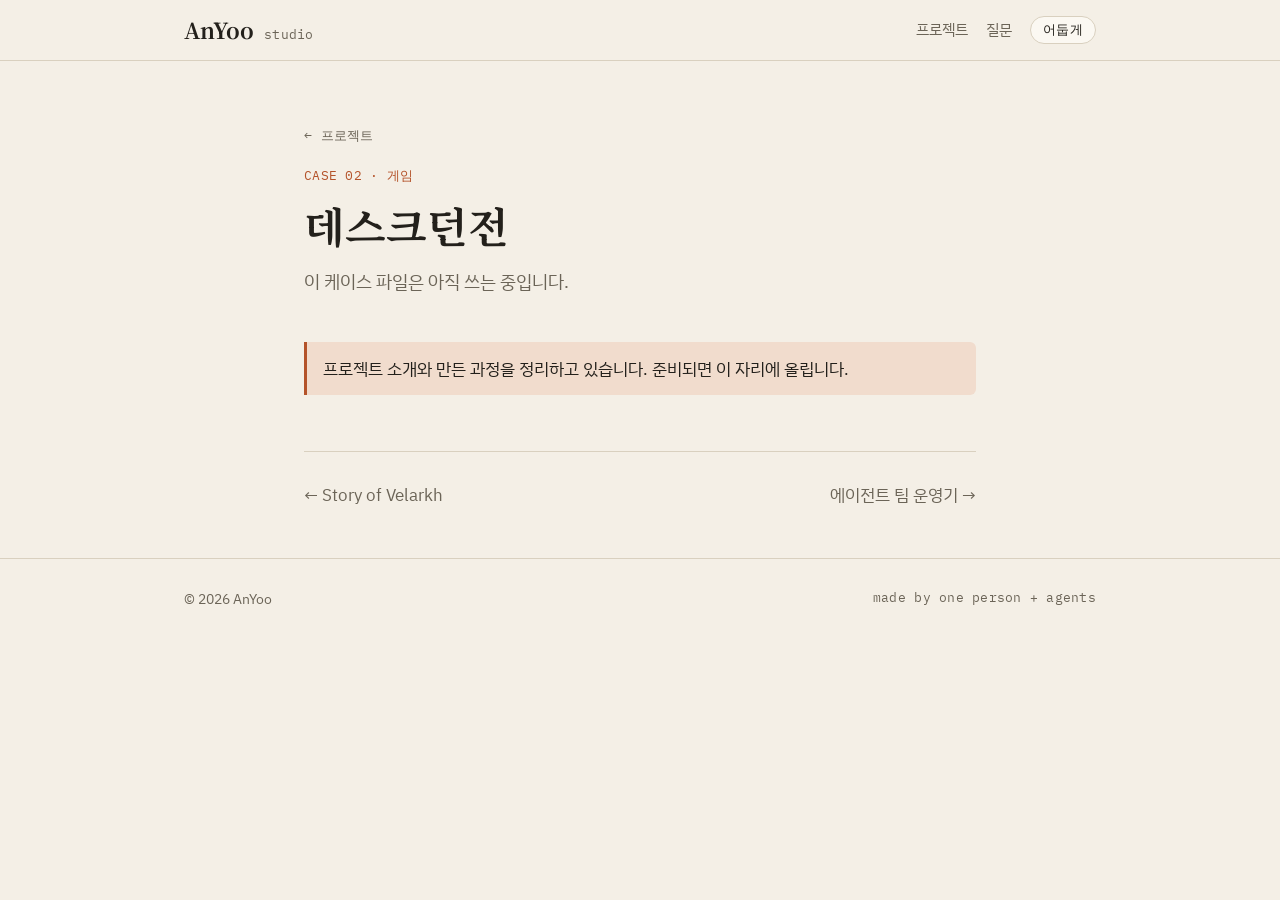
==== projects/desk-dungeon.html @ 7da50942 "feat: AnYoo studio portfolio site (intro, 3 case files, FAQ) Co-Authored-By: Claude Opus 5.5 <norepl" ====
<!doctype html>
<html lang="ko">
<head>
  <meta charset="utf-8">
  <meta name="viewport" content="width=device-width, initial-scale=1">
  <title>데스크던전 케이스</title>
  <meta name="description" content="데스크던전 소개를 준비하고 있습니다.">
  <link rel="preconnect" href="https://fonts.googleapis.com">
  <link rel="preconnect" href="https://fonts.gstatic.com" crossorigin>
  <link href="https://fonts.googleapis.com/css2?family=IBM+Plex+Mono:wght@400;500&family=IBM+Plex+Sans+KR:wght@400;500;600&family=Noto+Serif+KR:wght@600;700&display=swap" rel="stylesheet">
  <link rel="stylesheet" href="../assets/style.css">
  <script src="../assets/theme.js"></script>
</head>
<body>
  <header class="site-head">
    <div class="wrap">
      <a class="brand" href="../">AnYoo <small class="mono">studio</small></a>
      <nav class="site-nav">
        <a href="../#projects">프로젝트</a>
        <a class="hide-sm" href="../#faq">질문</a>
        <button class="theme-btn mono" type="button">어둡게</button>
      </nav>
    </div>
  </header>

  <main class="wrap narrow case">
    <div class="case-head">
      <a class="back mono" href="../#projects">← 프로젝트</a>
      <p class="mono" style="color:var(--accent);margin:16px 0 0">CASE 02 · 게임</p>
      <h1>데스크던전</h1>
      <p class="lede">이 케이스 파일은 아직 쓰는 중입니다.</p>
    </div>

    <div class="note">
      <p>프로젝트 소개와 만든 과정을 정리하고 있습니다. 준비되면 이 자리에 올립니다.</p>
    </div>

    <div class="next-case">
      <a class="back" href="velarkh.html">← Story of Velarkh</a>
      <a class="back" href="paperclip.html">에이전트 팀 운영기 →</a>
    </div>
  </main>

  <footer class="site-foot">
    <div class="wrap">
      <span>© 2026 AnYoo</span>
      <span class="mono">made by one person + agents</span>
    </div>
  </footer>
</body>
</html>
---- assets/style.css ----
/* AnYoo — 작업대 노트 같은 화면. 빌드 도구 없이 그대로 배포한다. */
:root {
  --bg: #f4efe6;
  --surface: #fbf8f2;
  --ink: #23201b;
  --muted: #6b6457;
  --line: #d9d0bf;
  --accent: #b4532a;
  --accent-soft: #f1dccd;
  --tag: #e8e0d0;
  --shadow: 0 1px 0 rgba(35, 32, 27, 0.06);
  color-scheme: light;
}

@media (prefers-color-scheme: dark) {
  :root:not([data-theme="light"]) {
    --bg: #17161a;
    --surface: #201f24;
    --ink: #ece7dd;
    --muted: #a39d92;
    --line: #34323a;
    --accent: #e48a5c;
    --accent-soft: #3a2a22;
    --tag: #2b2930;
    --shadow: none;
    color-scheme: dark;
  }
}

:root[data-theme="dark"] {
  --bg: #17161a;
  --surface: #201f24;
  --ink: #ece7dd;
  --muted: #a39d92;
  --line: #34323a;
  --accent: #e48a5c;
  --accent-soft: #3a2a22;
  --tag: #2b2930;
  --shadow: none;
  color-scheme: dark;
}

* { box-sizing: border-box; }

html { -webkit-text-size-adjust: 100%; }

body {
  margin: 0;
  background: var(--bg);
  color: var(--ink);
  font-family: "IBM Plex Sans KR", "Apple SD Gothic Neo", "Malgun Gothic", sans-serif;
  font-size: 17px;
  line-height: 1.75;
  word-break: keep-all;
  overflow-wrap: break-word;
}

a { color: var(--accent); text-underline-offset: 3px; }
a:hover { text-decoration-thickness: 2px; }

.wrap { max-width: 960px; margin: 0 auto; padding: 0 24px; }
.narrow { max-width: 720px; }

.mono {
  font-family: "IBM Plex Mono", ui-monospace, Consolas, monospace;
  font-size: 13px;
  letter-spacing: 0.02em;
}

/* 머리 */
.site-head {
  border-bottom: 1px solid var(--line);
  background: var(--bg);
  position: sticky;
  top: 0;
  z-index: 10;
}
.site-head .wrap {
  display: flex;
  align-items: center;
  justify-content: space-between;
  gap: 16px;
  height: 60px;
}
.brand {
  display: flex;
  align-items: baseline;
  gap: 10px;
  color: var(--ink);
  text-decoration: none;
  font-family: "Noto Serif KR", serif;
  font-weight: 700;
  font-size: 22px;
}
.brand small { color: var(--muted); font-weight: 400; }
.site-nav { display: flex; align-items: center; gap: 18px; }
.site-nav a { color: var(--muted); text-decoration: none; font-size: 15px; }
.site-nav a:hover { color: var(--ink); }
.theme-btn {
  border: 1px solid var(--line);
  background: var(--surface);
  color: var(--ink);
  border-radius: 999px;
  padding: 4px 12px;
  cursor: pointer;
}

/* 첫 화면 */
.hero { padding: 72px 0 48px; }
.hero h1 {
  font-family: "Noto Serif KR", serif;
  font-size: clamp(30px, 5.4vw, 52px);
  line-height: 1.3;
  margin: 12px 0 20px;
  letter-spacing: -0.01em;
}
.hero h1 em { font-style: normal; color: var(--accent); }
.hero p { color: var(--muted); max-width: 620px; margin: 0; }
.stamp {
  display: inline-block;
  border: 1px solid var(--accent);
  color: var(--accent);
  padding: 2px 10px;
  border-radius: 4px;
}

section { padding: 40px 0; scroll-margin-top: 60px; }
.section-title {
  display: flex;
  align-items: baseline;
  justify-content: space-between;
  gap: 12px;
  border-bottom: 1px solid var(--line);
  padding-bottom: 10px;
  margin-bottom: 24px;
}
.section-title h2 {
  font-family: "Noto Serif KR", serif;
  font-size: 24px;
  margin: 0;
}
.section-title span { color: var(--muted); }

/* 프로젝트 카드 */
.cards { display: grid; gap: 20px; grid-template-columns: repeat(3, 1fr); }
.card {
  display: flex;
  flex-direction: column;
  background: var(--surface);
  border: 1px solid var(--line);
  border-radius: 10px;
  overflow: hidden;
  box-shadow: var(--shadow);
  color: inherit;
  text-decoration: none;
  transition: transform 0.15s ease, border-color 0.15s ease;
}
.card:hover { transform: translateY(-2px); border-color: var(--accent); }
.card-art {
  aspect-ratio: 16 / 9;
  display: grid;
  place-items: center;
  border-bottom: 1px solid var(--line);
  color: var(--muted);
  background:
    repeating-linear-gradient(45deg, transparent 0 10px, var(--tag) 10px 11px),
    var(--surface);
}
.card-art.velarkh { background: linear-gradient(160deg, #2b3a2c, #4d3a24 60%, #c08a4a); color: #f6e7c8; }
.card-art.paperclip { background: linear-gradient(160deg, #1e2a3a, #31445c); color: #d7e4f4; }
.card-art .glyph { font-family: "IBM Plex Mono", monospace; font-size: 15px; text-align: center; line-height: 1.5; }
.card-body { padding: 18px 20px 20px; display: flex; flex-direction: column; gap: 8px; flex: 1; }
.card-body h3 { margin: 0; font-size: 19px; }
.card-body p { margin: 0; color: var(--muted); font-size: 15px; line-height: 1.65; }
.card-foot { margin-top: auto; padding-top: 10px; display: flex; flex-wrap: wrap; gap: 6px; }
.tag { background: var(--tag); color: var(--muted); border-radius: 4px; padding: 1px 8px; }
.tag.live { background: var(--accent-soft); color: var(--accent); }

/* 작업 방식 */
.steps { display: grid; grid-template-columns: repeat(4, 1fr); gap: 16px; counter-reset: step; padding: 0; margin: 0; list-style: none; }
.steps li { border-top: 2px solid var(--ink); padding-top: 12px; counter-increment: step; }
.steps li::before { content: "0" counter(step); font-family: "IBM Plex Mono", monospace; color: var(--accent); font-size: 13px; }
.steps strong { display: block; margin: 4px 0; }
.steps p { margin: 0; color: var(--muted); font-size: 15px; line-height: 1.6; }

/* 질문 */
details {
  border-bottom: 1px solid var(--line);
  padding: 14px 0;
}
summary { cursor: pointer; font-weight: 600; list-style: none; display: flex; justify-content: space-between; gap: 12px; }
summary::-webkit-details-marker { display: none; }
summary::after { content: "+"; font-family: "IBM Plex Mono", monospace; color: var(--accent); }
details[open] summary::after { content: "−"; }
details p { color: var(--muted); margin: 10px 0 0; }

/* 케이스 파일 */
.case-head { padding: 56px 0 24px; }
.case-head h1 { font-family: "Noto Serif KR", serif; font-size: clamp(28px, 4.6vw, 42px); line-height: 1.3; margin: 10px 0 14px; }
.case-head .lede { color: var(--muted); font-size: 18px; margin: 0; }
.facts {
  display: grid;
  grid-template-columns: repeat(auto-fit, minmax(150px, 1fr));
  gap: 1px;
  background: var(--line);
  border: 1px solid var(--line);
  border-radius: 8px;
  overflow: hidden;
  margin: 28px 0 8px;
}
.facts div { background: var(--surface); padding: 12px 14px; }
.facts dt { color: var(--muted); }
.facts dd { margin: 2px 0 0; font-weight: 600; }

.case h2 { font-family: "Noto Serif KR", serif; font-size: 22px; margin: 44px 0 12px; }
.case h3 { font-size: 17px; margin: 28px 0 6px; }
.case p, .case li { color: var(--ink); }
.case ul { padding-left: 20px; }
.case table { width: 100%; border-collapse: collapse; font-size: 15px; margin: 12px 0; }
.case th, .case td { text-align: left; border-bottom: 1px solid var(--line); padding: 8px 10px 8px 0; vertical-align: top; }
.case th { color: var(--muted); font-weight: 500; }
.table-scroll { overflow-x: auto; }

.note {
  background: var(--accent-soft);
  border-left: 3px solid var(--accent);
  padding: 12px 16px;
  border-radius: 0 6px 6px 0;
  margin: 20px 0;
}
.note p { margin: 0; }

.shots { display: grid; grid-template-columns: repeat(3, 1fr); gap: 12px; margin: 16px 0; }
.shot {
  aspect-ratio: 16 / 9;
  border: 1px dashed var(--line);
  border-radius: 6px;
  display: grid;
  place-items: center;
  color: var(--muted);
  text-align: center;
  padding: 8px;
  background: var(--surface);
}
.shot img { width: 100%; height: 100%; object-fit: cover; image-rendering: pixelated; border-radius: 6px; }

.incident { border: 1px solid var(--line); background: var(--surface); border-radius: 8px; padding: 16px 18px; margin: 14px 0; }
.incident h3 { margin: 0 0 6px; }
.incident p { margin: 6px 0 0; font-size: 15px; }
.incident .label { color: var(--accent); }

.back { display: inline-block; margin-top: 8px; color: var(--muted); text-decoration: none; }
.back:hover { color: var(--ink); }

.next-case { display: flex; justify-content: space-between; gap: 16px; border-top: 1px solid var(--line); margin-top: 56px; padding-top: 20px; }

/* 꼬리 */
.site-foot { border-top: 1px solid var(--line); margin-top: 48px; padding: 28px 0 40px; color: var(--muted); font-size: 14px; }
.site-foot .wrap { display: flex; justify-content: space-between; gap: 12px; flex-wrap: wrap; }

@media (max-width: 860px) {
  .cards { grid-template-columns: 1fr 1fr; }
  .steps { grid-template-columns: 1fr 1fr; }
}

@media (max-width: 600px) {
  body { font-size: 16px; }
  .wrap { padding: 0 16px; }
  .site-nav a.hide-sm { display: none; }
  .brand small { display: none; }
  .hero { padding: 44px 0 28px; }
  .cards, .steps, .shots { grid-template-columns: 1fr; }
  section { padding: 28px 0; }
}

@media (prefers-reduced-motion: reduce) {
  .card { transition: none; }
}
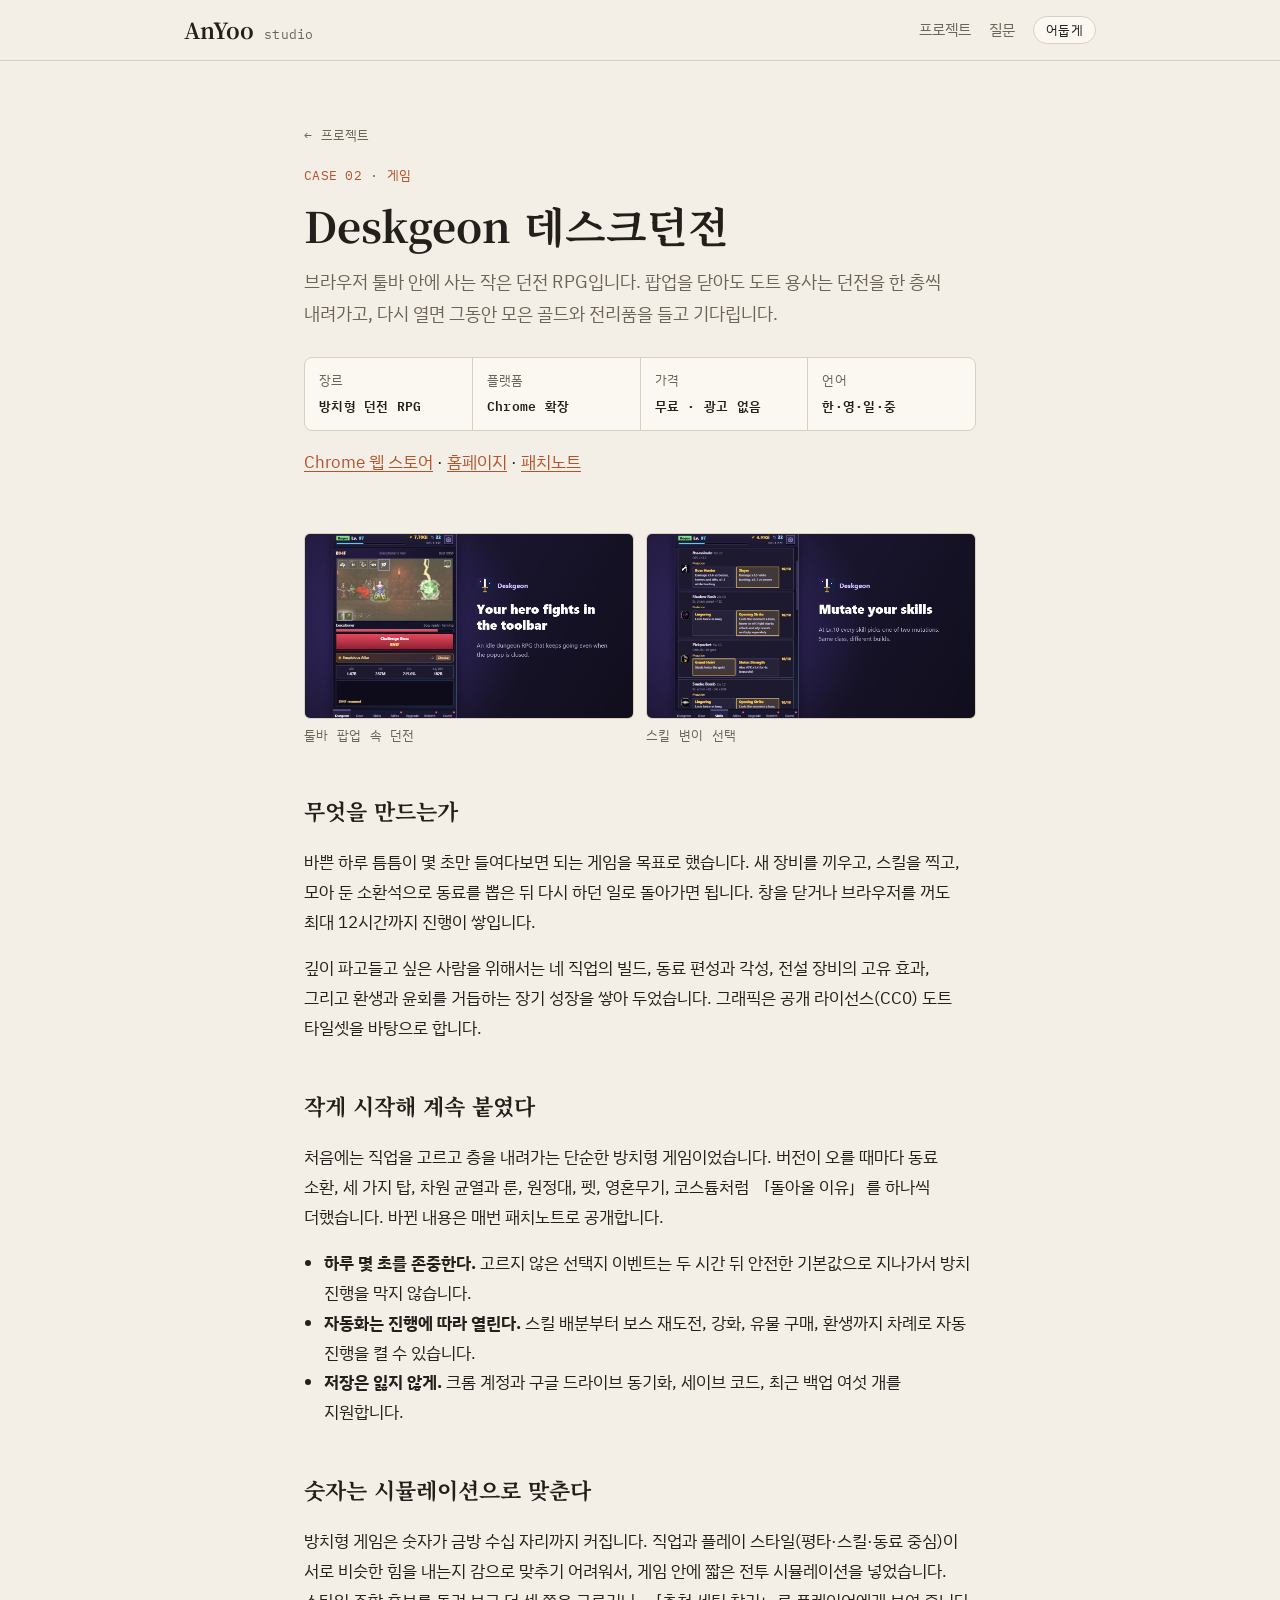
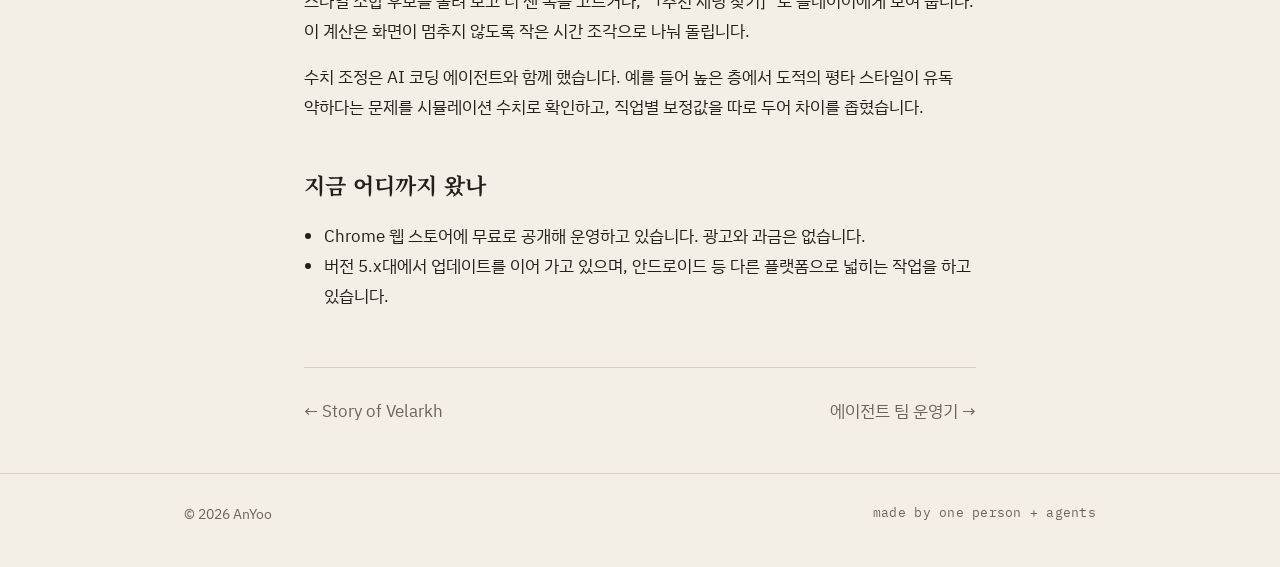
==== commit dcca3b99: "feat: Deskgeon case file and approved screenshots - Deskgeon card/page from the public README and st" ====
--- a/projects/desk-dungeon.html
+++ b/projects/desk-dungeon.html
@@ -3,8 +3,8 @@
 <head>
   <meta charset="utf-8">
   <meta name="viewport" content="width=device-width, initial-scale=1">
-  <title>데스크던전 케이스</title>
-  <meta name="description" content="데스크던전 소개를 준비하고 있습니다.">
+  <title>Deskgeon 케이스</title>
+  <meta name="description" content="브라우저 툴바에 사는 방치형 던전 RPG Deskgeon(데스크던전)을 만든 과정.">
   <link rel="preconnect" href="https://fonts.googleapis.com">
   <link rel="preconnect" href="https://fonts.gstatic.com" crossorigin>
   <link href="https://fonts.googleapis.com/css2?family=IBM+Plex+Mono:wght@400;500&family=IBM+Plex+Sans+KR:wght@400;500;600&family=Noto+Serif+KR:wght@600;700&display=swap" rel="stylesheet">
@@ -27,13 +27,47 @@
     <div class="case-head">
       <a class="back mono" href="../#projects">← 프로젝트</a>
       <p class="mono" style="color:var(--accent);margin:16px 0 0">CASE 02 · 게임</p>
-      <h1>데스크던전</h1>
-      <p class="lede">이 케이스 파일은 아직 쓰는 중입니다.</p>
+      <h1>Deskgeon 데스크던전</h1>
+      <p class="lede">브라우저 툴바 안에 사는 작은 던전 RPG입니다. 팝업을 닫아도 도트 용사는 던전을 한 층씩 내려가고, 다시 열면 그동안 모은 골드와 전리품을 들고 기다립니다.</p>
+      <dl class="facts mono">
+        <div><dt>장르</dt><dd>방치형 던전 RPG</dd></div>
+        <div><dt>플랫폼</dt><dd>Chrome 확장</dd></div>
+        <div><dt>가격</dt><dd>무료 · 광고 없음</dd></div>
+        <div><dt>언어</dt><dd>한·영·일·중</dd></div>
+      </dl>
+      <p style="margin-top:16px">
+        <a href="https://chromewebstore.google.com/detail/deskgeon-idle-dungeon-rpg/adaoggopidkbankjinlalfnjlgncanpk">Chrome 웹 스토어</a> ·
+        <a href="https://an-yoo.github.io/Deskgeon/">홈페이지</a> ·
+        <a href="https://an-yoo.github.io/Deskgeon/patch-notes.html">패치노트</a>
+      </p>
     </div>
 
-    <div class="note">
-      <p>프로젝트 소개와 만든 과정을 정리하고 있습니다. 준비되면 이 자리에 올립니다.</p>
+    <div class="shots two">
+      <figure class="shot"><img src="../assets/img/deskgeon-dungeon.jpg" alt="Deskgeon 팝업. 도적 용사가 보스 앞에서 싸우는 던전 화면" loading="lazy"><figcaption class="mono">툴바 팝업 속 던전</figcaption></figure>
+      <figure class="shot"><img src="../assets/img/deskgeon-skills.jpg" alt="Deskgeon 스킬 화면. 스킬마다 두 가지 변이 중 하나를 고르는 카드" loading="lazy"><figcaption class="mono">스킬 변이 선택</figcaption></figure>
     </div>
+
+    <h2>무엇을 만드는가</h2>
+    <p>바쁜 하루 틈틈이 몇 초만 들여다보면 되는 게임을 목표로 했습니다. 새 장비를 끼우고, 스킬을 찍고, 모아 둔 소환석으로 동료를 뽑은 뒤 다시 하던 일로 돌아가면 됩니다. 창을 닫거나 브라우저를 꺼도 최대 12시간까지 진행이 쌓입니다.</p>
+    <p>깊이 파고들고 싶은 사람을 위해서는 네 직업의 빌드, 동료 편성과 각성, 전설 장비의 고유 효과, 그리고 환생과 윤회를 거듭하는 장기 성장을 쌓아 두었습니다. 그래픽은 공개 라이선스(CC0) 도트 타일셋을 바탕으로 합니다.</p>
+
+    <h2>작게 시작해 계속 붙였다</h2>
+    <p>처음에는 직업을 고르고 층을 내려가는 단순한 방치형 게임이었습니다. 버전이 오를 때마다 동료 소환, 세 가지 탑, 차원 균열과 룬, 원정대, 펫, 영혼무기, 코스튬처럼 「돌아올 이유」를 하나씩 더했습니다. 바뀐 내용은 매번 패치노트로 공개합니다.</p>
+    <ul>
+      <li><strong>하루 몇 초를 존중한다.</strong> 고르지 않은 선택지 이벤트는 두 시간 뒤 안전한 기본값으로 지나가서 방치 진행을 막지 않습니다.</li>
+      <li><strong>자동화는 진행에 따라 열린다.</strong> 스킬 배분부터 보스 재도전, 강화, 유물 구매, 환생까지 차례로 자동 진행을 켤 수 있습니다.</li>
+      <li><strong>저장은 잃지 않게.</strong> 크롬 계정과 구글 드라이브 동기화, 세이브 코드, 최근 백업 여섯 개를 지원합니다.</li>
+    </ul>
+
+    <h2>숫자는 시뮬레이션으로 맞춘다</h2>
+    <p>방치형 게임은 숫자가 금방 수십 자리까지 커집니다. 직업과 플레이 스타일(평타·스킬·동료 중심)이 서로 비슷한 힘을 내는지 감으로 맞추기 어려워서, 게임 안에 짧은 전투 시뮬레이션을 넣었습니다. 스타일 조합 후보를 돌려 보고 더 센 쪽을 고르거나, 「추천 세팅 찾기」로 플레이어에게 보여 줍니다. 이 계산은 화면이 멈추지 않도록 작은 시간 조각으로 나눠 돌립니다.</p>
+    <p>수치 조정은 AI 코딩 에이전트와 함께 했습니다. 예를 들어 높은 층에서 도적의 평타 스타일이 유독 약하다는 문제를 시뮬레이션 수치로 확인하고, 직업별 보정값을 따로 두어 차이를 좁혔습니다.</p>
+
+    <h2>지금 어디까지 왔나</h2>
+    <ul>
+      <li>Chrome 웹 스토어에 무료로 공개해 운영하고 있습니다. 광고와 과금은 없습니다.</li>
+      <li>버전 5.x대에서 업데이트를 이어 가고 있으며, 안드로이드 등 다른 플랫폼으로 넓히는 작업을 하고 있습니다.</li>
+    </ul>
 
     <div class="next-case">
       <a class="back" href="velarkh.html">← Story of Velarkh</a>
--- a/assets/style.css
+++ b/assets/style.css
@@ -62,7 +62,7 @@
 .narrow { max-width: 720px; }
 
 .mono {
-  font-family: "IBM Plex Mono", ui-monospace, Consolas, monospace;
+  font-family: "IBM Plex Mono", "IBM Plex Sans KR", "Malgun Gothic", ui-monospace, monospace;
   font-size: 13px;
   letter-spacing: 0.02em;
 }
@@ -231,18 +231,20 @@
 .note p { margin: 0; }
 
 .shots { display: grid; grid-template-columns: repeat(3, 1fr); gap: 12px; margin: 16px 0; }
-.shot {
+.shot { margin: 0; }
+.shot img {
+  display: block;
+  width: 100%;
   aspect-ratio: 16 / 9;
-  border: 1px dashed var(--line);
+  object-fit: cover;
+  border: 1px solid var(--line);
   border-radius: 6px;
-  display: grid;
-  place-items: center;
-  color: var(--muted);
-  text-align: center;
-  padding: 8px;
   background: var(--surface);
 }
-.shot img { width: 100%; height: 100%; object-fit: cover; image-rendering: pixelated; border-radius: 6px; }
+.shot figcaption { color: var(--muted); margin-top: 6px; }
+.shots.two { grid-template-columns: repeat(2, 1fr); }
+.card-art img { width: 100%; height: 100%; object-fit: cover; display: block; }
+.card-art.has-img { background: #1d1b26; }
 
 .incident { border: 1px solid var(--line); background: var(--surface); border-radius: 8px; padding: 16px 18px; margin: 14px 0; }
 .incident h3 { margin: 0 0 6px; }
@@ -269,7 +271,7 @@
   .site-nav a.hide-sm { display: none; }
   .brand small { display: none; }
   .hero { padding: 44px 0 28px; }
-  .cards, .steps, .shots { grid-template-columns: 1fr; }
+  .cards, .steps, .shots, .shots.two { grid-template-columns: 1fr; }
   section { padding: 28px 0; }
 }
 
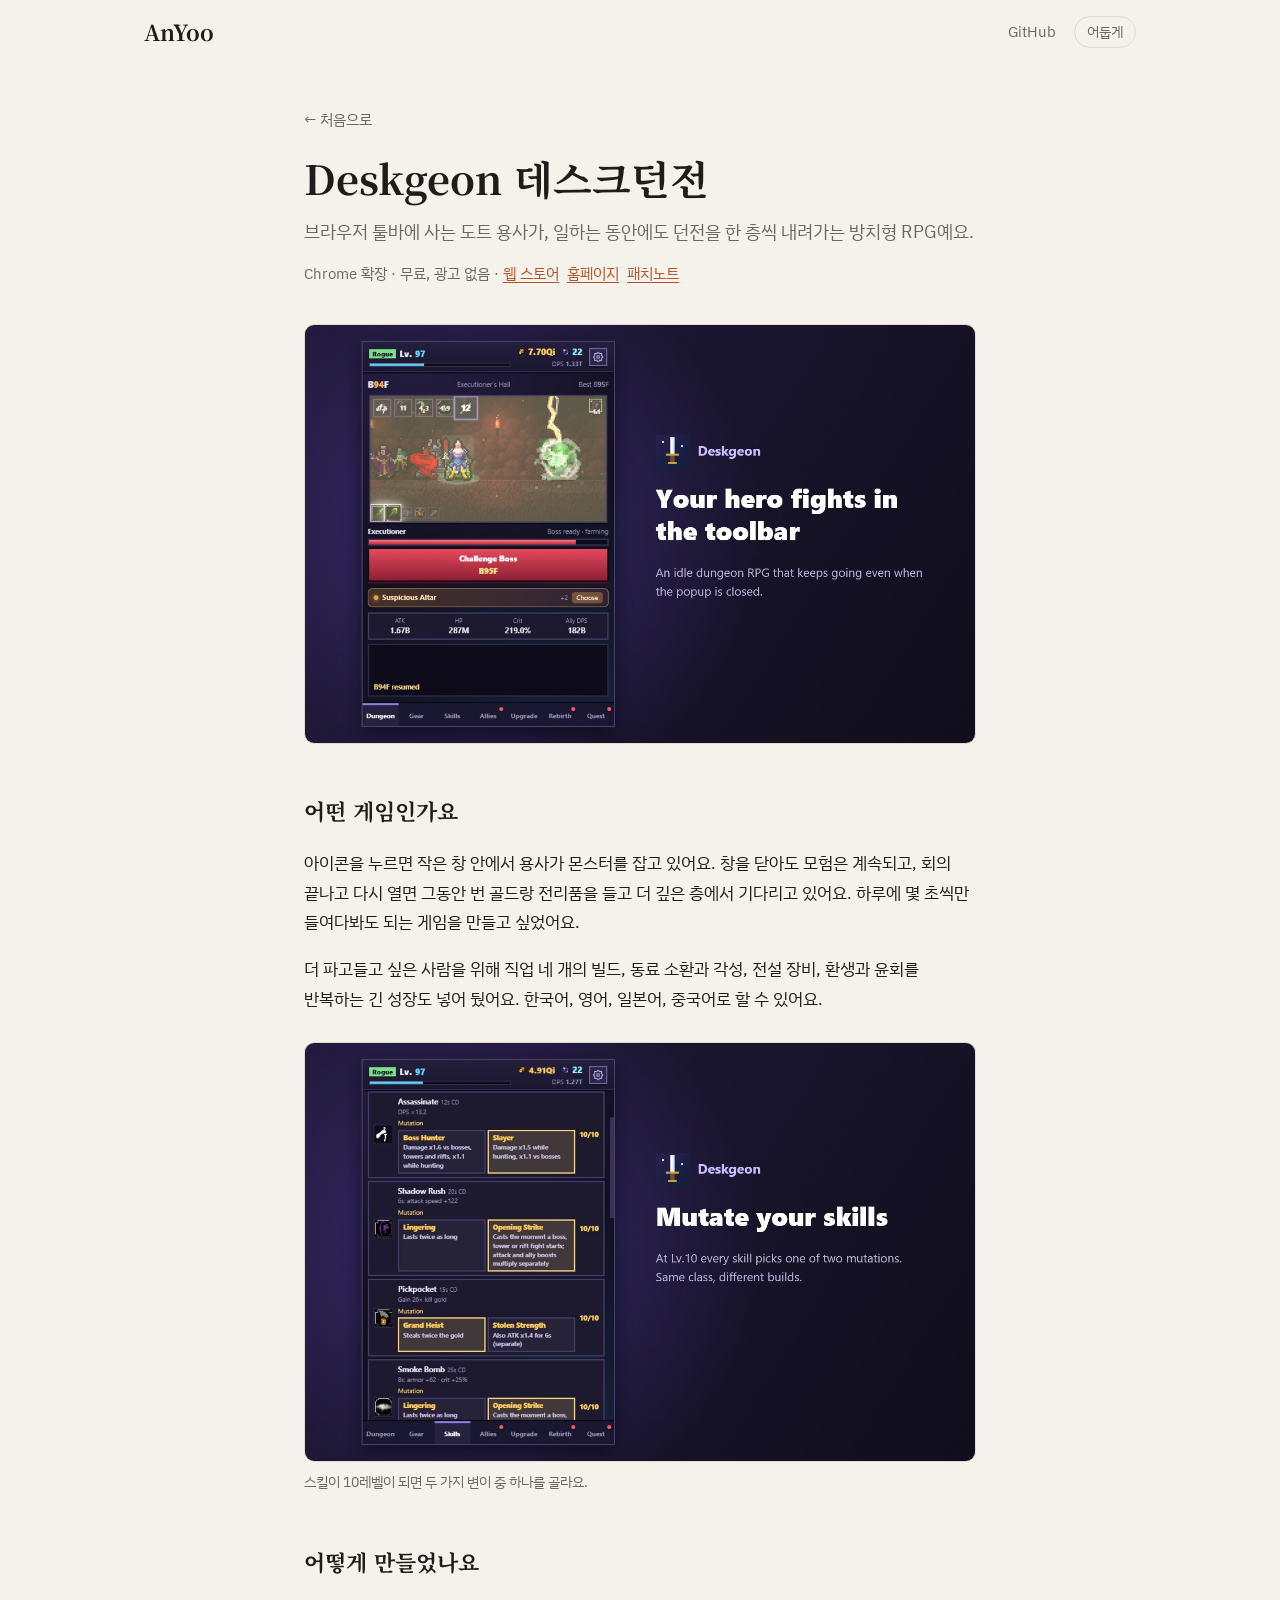
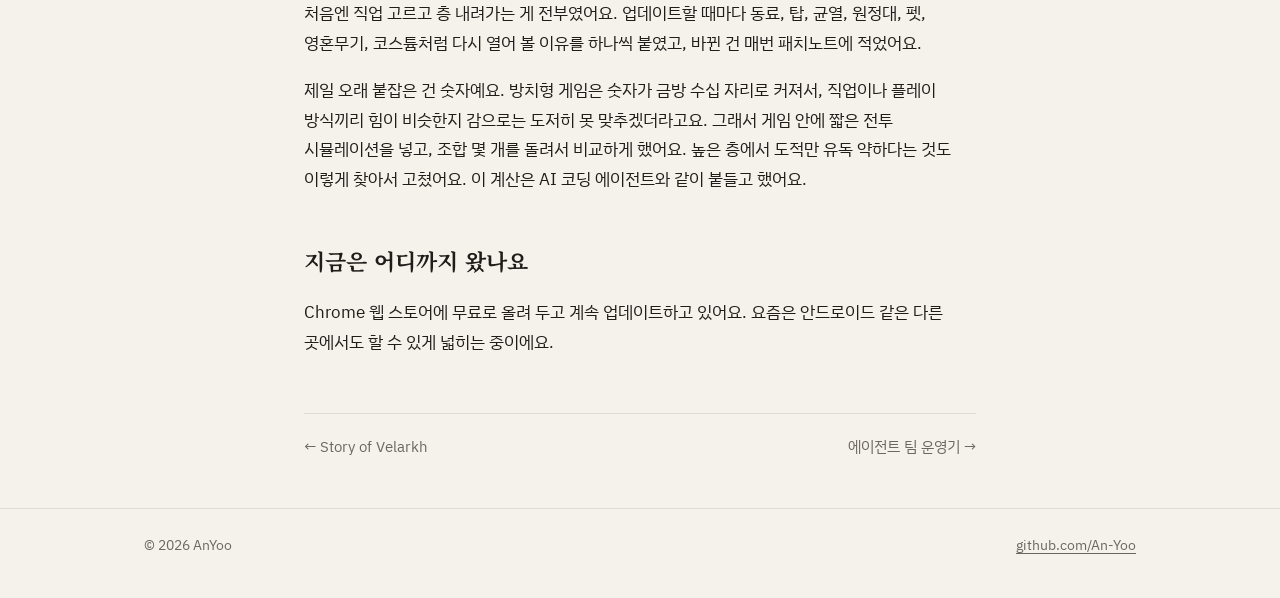
==== commit 31bfd1fa: "refine: drop FAQ and case labels, larger previews, plainer voice Co-Authored-By: Claude Opus 5.5 <no" ====
--- a/projects/desk-dungeon.html
+++ b/projects/desk-dungeon.html
@@ -3,71 +3,56 @@
 <head>
   <meta charset="utf-8">
   <meta name="viewport" content="width=device-width, initial-scale=1">
-  <title>Deskgeon 케이스</title>
-  <meta name="description" content="브라우저 툴바에 사는 방치형 던전 RPG Deskgeon(데스크던전)을 만든 과정.">
+  <title>Deskgeon 데스크던전</title>
+  <meta name="description" content="브라우저 툴바에 사는 방치형 던전 RPG, Deskgeon을 만든 과정.">
   <link rel="preconnect" href="https://fonts.googleapis.com">
   <link rel="preconnect" href="https://fonts.gstatic.com" crossorigin>
-  <link href="https://fonts.googleapis.com/css2?family=IBM+Plex+Mono:wght@400;500&family=IBM+Plex+Sans+KR:wght@400;500;600&family=Noto+Serif+KR:wght@600;700&display=swap" rel="stylesheet">
+  <link href="https://fonts.googleapis.com/css2?family=IBM+Plex+Sans+KR:wght@400;500;600&family=Noto+Serif+KR:wght@600;700&display=swap" rel="stylesheet">
   <link rel="stylesheet" href="../assets/style.css">
   <script src="../assets/theme.js"></script>
 </head>
 <body>
   <header class="site-head">
     <div class="wrap">
-      <a class="brand" href="../">AnYoo <small class="mono">studio</small></a>
+      <a class="brand" href="../">AnYoo</a>
       <nav class="site-nav">
-        <a href="../#projects">프로젝트</a>
-        <a class="hide-sm" href="../#faq">질문</a>
-        <button class="theme-btn mono" type="button">어둡게</button>
+        <a href="https://github.com/An-Yoo">GitHub</a>
+        <button class="theme-btn" type="button">어둡게</button>
       </nav>
     </div>
   </header>
 
   <main class="wrap narrow case">
     <div class="case-head">
-      <a class="back mono" href="../#projects">← 프로젝트</a>
-      <p class="mono" style="color:var(--accent);margin:16px 0 0">CASE 02 · 게임</p>
+      <a class="back" href="../">← 처음으로</a>
       <h1>Deskgeon 데스크던전</h1>
-      <p class="lede">브라우저 툴바 안에 사는 작은 던전 RPG입니다. 팝업을 닫아도 도트 용사는 던전을 한 층씩 내려가고, 다시 열면 그동안 모은 골드와 전리품을 들고 기다립니다.</p>
-      <dl class="facts mono">
-        <div><dt>장르</dt><dd>방치형 던전 RPG</dd></div>
-        <div><dt>플랫폼</dt><dd>Chrome 확장</dd></div>
-        <div><dt>가격</dt><dd>무료 · 광고 없음</dd></div>
-        <div><dt>언어</dt><dd>한·영·일·중</dd></div>
-      </dl>
-      <p style="margin-top:16px">
-        <a href="https://chromewebstore.google.com/detail/deskgeon-idle-dungeon-rpg/adaoggopidkbankjinlalfnjlgncanpk">Chrome 웹 스토어</a> ·
-        <a href="https://an-yoo.github.io/Deskgeon/">홈페이지</a> ·
+      <p class="lede">브라우저 툴바에 사는 도트 용사가, 일하는 동안에도 던전을 한 층씩 내려가는 방치형 RPG예요.</p>
+      <p class="meta">
+        Chrome 확장 · 무료, 광고 없음 ·
+        <a href="https://chromewebstore.google.com/detail/deskgeon-idle-dungeon-rpg/adaoggopidkbankjinlalfnjlgncanpk">웹 스토어</a>
+        <a href="https://an-yoo.github.io/Deskgeon/">홈페이지</a>
         <a href="https://an-yoo.github.io/Deskgeon/patch-notes.html">패치노트</a>
       </p>
     </div>
 
-    <div class="shots two">
-      <figure class="shot"><img src="../assets/img/deskgeon-dungeon.jpg" alt="Deskgeon 팝업. 도적 용사가 보스 앞에서 싸우는 던전 화면" loading="lazy"><figcaption class="mono">툴바 팝업 속 던전</figcaption></figure>
-      <figure class="shot"><img src="../assets/img/deskgeon-skills.jpg" alt="Deskgeon 스킬 화면. 스킬마다 두 가지 변이 중 하나를 고르는 카드" loading="lazy"><figcaption class="mono">스킬 변이 선택</figcaption></figure>
-    </div>
+    <figure class="hero-shot">
+      <img src="../assets/img/deskgeon-dungeon.jpg" alt="Deskgeon 팝업. 도적 용사가 보스 앞에서 싸우는 던전 화면">
+    </figure>
 
-    <h2>무엇을 만드는가</h2>
-    <p>바쁜 하루 틈틈이 몇 초만 들여다보면 되는 게임을 목표로 했습니다. 새 장비를 끼우고, 스킬을 찍고, 모아 둔 소환석으로 동료를 뽑은 뒤 다시 하던 일로 돌아가면 됩니다. 창을 닫거나 브라우저를 꺼도 최대 12시간까지 진행이 쌓입니다.</p>
-    <p>깊이 파고들고 싶은 사람을 위해서는 네 직업의 빌드, 동료 편성과 각성, 전설 장비의 고유 효과, 그리고 환생과 윤회를 거듭하는 장기 성장을 쌓아 두었습니다. 그래픽은 공개 라이선스(CC0) 도트 타일셋을 바탕으로 합니다.</p>
+    <h2>어떤 게임인가요</h2>
+    <p>아이콘을 누르면 작은 창 안에서 용사가 몬스터를 잡고 있어요. 창을 닫아도 모험은 계속되고, 회의 끝나고 다시 열면 그동안 번 골드랑 전리품을 들고 더 깊은 층에서 기다리고 있어요. 하루에 몇 초씩만 들여다봐도 되는 게임을 만들고 싶었어요.</p>
+    <p>더 파고들고 싶은 사람을 위해 직업 네 개의 빌드, 동료 소환과 각성, 전설 장비, 환생과 윤회를 반복하는 긴 성장도 넣어 뒀어요. 한국어, 영어, 일본어, 중국어로 할 수 있어요.</p>
+    <figure class="hero-shot">
+      <img src="../assets/img/deskgeon-skills.jpg" alt="Deskgeon 스킬 화면. 스킬마다 두 가지 변이 중 하나를 고르는 카드" loading="lazy">
+      <figcaption class="caption">스킬이 10레벨이 되면 두 가지 변이 중 하나를 골라요.</figcaption>
+    </figure>
 
-    <h2>작게 시작해 계속 붙였다</h2>
-    <p>처음에는 직업을 고르고 층을 내려가는 단순한 방치형 게임이었습니다. 버전이 오를 때마다 동료 소환, 세 가지 탑, 차원 균열과 룬, 원정대, 펫, 영혼무기, 코스튬처럼 「돌아올 이유」를 하나씩 더했습니다. 바뀐 내용은 매번 패치노트로 공개합니다.</p>
-    <ul>
-      <li><strong>하루 몇 초를 존중한다.</strong> 고르지 않은 선택지 이벤트는 두 시간 뒤 안전한 기본값으로 지나가서 방치 진행을 막지 않습니다.</li>
-      <li><strong>자동화는 진행에 따라 열린다.</strong> 스킬 배분부터 보스 재도전, 강화, 유물 구매, 환생까지 차례로 자동 진행을 켤 수 있습니다.</li>
-      <li><strong>저장은 잃지 않게.</strong> 크롬 계정과 구글 드라이브 동기화, 세이브 코드, 최근 백업 여섯 개를 지원합니다.</li>
-    </ul>
+    <h2>어떻게 만들었나요</h2>
+    <p>처음엔 직업 고르고 층 내려가는 게 전부였어요. 업데이트할 때마다 동료, 탑, 균열, 원정대, 펫, 영혼무기, 코스튬처럼 다시 열어 볼 이유를 하나씩 붙였고, 바뀐 건 매번 패치노트에 적었어요.</p>
+    <p>제일 오래 붙잡은 건 숫자예요. 방치형 게임은 숫자가 금방 수십 자리로 커져서, 직업이나 플레이 방식끼리 힘이 비슷한지 감으로는 도저히 못 맞추겠더라고요. 그래서 게임 안에 짧은 전투 시뮬레이션을 넣고, 조합 몇 개를 돌려서 비교하게 했어요. 높은 층에서 도적만 유독 약하다는 것도 이렇게 찾아서 고쳤어요. 이 계산은 AI 코딩 에이전트와 같이 붙들고 했어요.</p>
 
-    <h2>숫자는 시뮬레이션으로 맞춘다</h2>
-    <p>방치형 게임은 숫자가 금방 수십 자리까지 커집니다. 직업과 플레이 스타일(평타·스킬·동료 중심)이 서로 비슷한 힘을 내는지 감으로 맞추기 어려워서, 게임 안에 짧은 전투 시뮬레이션을 넣었습니다. 스타일 조합 후보를 돌려 보고 더 센 쪽을 고르거나, 「추천 세팅 찾기」로 플레이어에게 보여 줍니다. 이 계산은 화면이 멈추지 않도록 작은 시간 조각으로 나눠 돌립니다.</p>
-    <p>수치 조정은 AI 코딩 에이전트와 함께 했습니다. 예를 들어 높은 층에서 도적의 평타 스타일이 유독 약하다는 문제를 시뮬레이션 수치로 확인하고, 직업별 보정값을 따로 두어 차이를 좁혔습니다.</p>
-
-    <h2>지금 어디까지 왔나</h2>
-    <ul>
-      <li>Chrome 웹 스토어에 무료로 공개해 운영하고 있습니다. 광고와 과금은 없습니다.</li>
-      <li>버전 5.x대에서 업데이트를 이어 가고 있으며, 안드로이드 등 다른 플랫폼으로 넓히는 작업을 하고 있습니다.</li>
-    </ul>
+    <h2>지금은 어디까지 왔나요</h2>
+    <p>Chrome 웹 스토어에 무료로 올려 두고 계속 업데이트하고 있어요. 요즘은 안드로이드 같은 다른 곳에서도 할 수 있게 넓히는 중이에요.</p>
 
     <div class="next-case">
       <a class="back" href="velarkh.html">← Story of Velarkh</a>
@@ -78,7 +63,7 @@
   <footer class="site-foot">
     <div class="wrap">
       <span>© 2026 AnYoo</span>
-      <span class="mono">made by one person + agents</span>
+      <a href="https://github.com/An-Yoo">github.com/An-Yoo</a>
     </div>
   </footer>
 </body>
--- a/assets/style.css
+++ b/assets/style.css
@@ -1,41 +1,38 @@
-/* AnYoo — 작업대 노트 같은 화면. 빌드 도구 없이 그대로 배포한다. */
+/* AnYoo — 빌드 도구 없이 그대로 배포한다. */
 :root {
-  --bg: #f4efe6;
-  --surface: #fbf8f2;
-  --ink: #23201b;
-  --muted: #6b6457;
-  --line: #d9d0bf;
+  --bg: #f5f2ec;
+  --surface: #fdfbf7;
+  --ink: #1f1d1a;
+  --muted: #6d675d;
+  --line: #e2dbcf;
   --accent: #b4532a;
-  --accent-soft: #f1dccd;
-  --tag: #e8e0d0;
-  --shadow: 0 1px 0 rgba(35, 32, 27, 0.06);
+  --dark-frame: #1b1a22;
+  --shadow: 0 1px 2px rgba(31, 29, 26, 0.06), 0 8px 24px rgba(31, 29, 26, 0.06);
   color-scheme: light;
 }
 
 @media (prefers-color-scheme: dark) {
   :root:not([data-theme="light"]) {
-    --bg: #17161a;
-    --surface: #201f24;
+    --bg: #151418;
+    --surface: #1e1d22;
     --ink: #ece7dd;
     --muted: #a39d92;
-    --line: #34323a;
+    --line: #2f2d34;
     --accent: #e48a5c;
-    --accent-soft: #3a2a22;
-    --tag: #2b2930;
+    --dark-frame: #111015;
     --shadow: none;
     color-scheme: dark;
   }
 }
 
 :root[data-theme="dark"] {
-  --bg: #17161a;
-  --surface: #201f24;
+  --bg: #151418;
+  --surface: #1e1d22;
   --ink: #ece7dd;
   --muted: #a39d92;
-  --line: #34323a;
+  --line: #2f2d34;
   --accent: #e48a5c;
-  --accent-soft: #3a2a22;
-  --tag: #2b2930;
+  --dark-frame: #111015;
   --shadow: none;
   color-scheme: dark;
 }
@@ -56,225 +53,151 @@
 }
 
 a { color: var(--accent); text-underline-offset: 3px; }
-a:hover { text-decoration-thickness: 2px; }
-
-.wrap { max-width: 960px; margin: 0 auto; padding: 0 24px; }
+
+.wrap { max-width: 1040px; margin: 0 auto; padding: 0 24px; }
 .narrow { max-width: 720px; }
 
-.mono {
-  font-family: "IBM Plex Mono", "IBM Plex Sans KR", "Malgun Gothic", ui-monospace, monospace;
-  font-size: 13px;
-  letter-spacing: 0.02em;
-}
-
 /* 머리 */
-.site-head {
-  border-bottom: 1px solid var(--line);
-  background: var(--bg);
-  position: sticky;
-  top: 0;
-  z-index: 10;
-}
 .site-head .wrap {
   display: flex;
   align-items: center;
   justify-content: space-between;
   gap: 16px;
-  height: 60px;
+  height: 64px;
 }
 .brand {
-  display: flex;
-  align-items: baseline;
-  gap: 10px;
   color: var(--ink);
   text-decoration: none;
   font-family: "Noto Serif KR", serif;
   font-weight: 700;
   font-size: 22px;
 }
-.brand small { color: var(--muted); font-weight: 400; }
 .site-nav { display: flex; align-items: center; gap: 18px; }
 .site-nav a { color: var(--muted); text-decoration: none; font-size: 15px; }
 .site-nav a:hover { color: var(--ink); }
 .theme-btn {
   border: 1px solid var(--line);
-  background: var(--surface);
-  color: var(--ink);
+  background: transparent;
+  color: var(--muted);
   border-radius: 999px;
-  padding: 4px 12px;
+  padding: 3px 12px;
+  font: inherit;
+  font-size: 14px;
   cursor: pointer;
 }
+.theme-btn:hover { color: var(--ink); }
 
 /* 첫 화면 */
-.hero { padding: 72px 0 48px; }
+.hero { padding: 64px 0 56px; max-width: 640px; }
 .hero h1 {
   font-family: "Noto Serif KR", serif;
-  font-size: clamp(30px, 5.4vw, 52px);
-  line-height: 1.3;
-  margin: 12px 0 20px;
+  font-size: clamp(30px, 5vw, 46px);
+  line-height: 1.35;
+  margin: 0 0 20px;
   letter-spacing: -0.01em;
 }
-.hero h1 em { font-style: normal; color: var(--accent); }
-.hero p { color: var(--muted); max-width: 620px; margin: 0; }
-.stamp {
-  display: inline-block;
-  border: 1px solid var(--accent);
-  color: var(--accent);
-  padding: 2px 10px;
-  border-radius: 4px;
-}
-
-section { padding: 40px 0; scroll-margin-top: 60px; }
-.section-title {
-  display: flex;
-  align-items: baseline;
-  justify-content: space-between;
-  gap: 12px;
-  border-bottom: 1px solid var(--line);
-  padding-bottom: 10px;
-  margin-bottom: 24px;
-}
-.section-title h2 {
-  font-family: "Noto Serif KR", serif;
-  font-size: 24px;
-  margin: 0;
-}
-.section-title span { color: var(--muted); }
-
-/* 프로젝트 카드 */
-.cards { display: grid; gap: 20px; grid-template-columns: repeat(3, 1fr); }
-.card {
-  display: flex;
-  flex-direction: column;
+.hero p { color: var(--muted); margin: 0; }
+
+/* 프로젝트 */
+.projects { display: flex; flex-direction: column; gap: 28px; padding-bottom: 24px; }
+.project {
+  display: grid;
+  grid-template-columns: 3fr 2fr;
+  align-items: center;
+  gap: 32px;
+  padding: 16px;
   background: var(--surface);
   border: 1px solid var(--line);
-  border-radius: 10px;
-  overflow: hidden;
+  border-radius: 14px;
   box-shadow: var(--shadow);
   color: inherit;
   text-decoration: none;
-  transition: transform 0.15s ease, border-color 0.15s ease;
-}
-.card:hover { transform: translateY(-2px); border-color: var(--accent); }
-.card-art {
-  aspect-ratio: 16 / 9;
-  display: grid;
-  place-items: center;
-  border-bottom: 1px solid var(--line);
-  color: var(--muted);
-  background:
-    repeating-linear-gradient(45deg, transparent 0 10px, var(--tag) 10px 11px),
-    var(--surface);
-}
-.card-art.velarkh { background: linear-gradient(160deg, #2b3a2c, #4d3a24 60%, #c08a4a); color: #f6e7c8; }
-.card-art.paperclip { background: linear-gradient(160deg, #1e2a3a, #31445c); color: #d7e4f4; }
-.card-art .glyph { font-family: "IBM Plex Mono", monospace; font-size: 15px; text-align: center; line-height: 1.5; }
-.card-body { padding: 18px 20px 20px; display: flex; flex-direction: column; gap: 8px; flex: 1; }
-.card-body h3 { margin: 0; font-size: 19px; }
-.card-body p { margin: 0; color: var(--muted); font-size: 15px; line-height: 1.65; }
-.card-foot { margin-top: auto; padding-top: 10px; display: flex; flex-wrap: wrap; gap: 6px; }
-.tag { background: var(--tag); color: var(--muted); border-radius: 4px; padding: 1px 8px; }
-.tag.live { background: var(--accent-soft); color: var(--accent); }
-
-/* 작업 방식 */
-.steps { display: grid; grid-template-columns: repeat(4, 1fr); gap: 16px; counter-reset: step; padding: 0; margin: 0; list-style: none; }
-.steps li { border-top: 2px solid var(--ink); padding-top: 12px; counter-increment: step; }
-.steps li::before { content: "0" counter(step); font-family: "IBM Plex Mono", monospace; color: var(--accent); font-size: 13px; }
-.steps strong { display: block; margin: 4px 0; }
-.steps p { margin: 0; color: var(--muted); font-size: 15px; line-height: 1.6; }
-
-/* 질문 */
-details {
-  border-bottom: 1px solid var(--line);
-  padding: 14px 0;
-}
-summary { cursor: pointer; font-weight: 600; list-style: none; display: flex; justify-content: space-between; gap: 12px; }
-summary::-webkit-details-marker { display: none; }
-summary::after { content: "+"; font-family: "IBM Plex Mono", monospace; color: var(--accent); }
-details[open] summary::after { content: "−"; }
-details p { color: var(--muted); margin: 10px 0 0; }
-
-/* 케이스 파일 */
-.case-head { padding: 56px 0 24px; }
-.case-head h1 { font-family: "Noto Serif KR", serif; font-size: clamp(28px, 4.6vw, 42px); line-height: 1.3; margin: 10px 0 14px; }
-.case-head .lede { color: var(--muted); font-size: 18px; margin: 0; }
-.facts {
-  display: grid;
-  grid-template-columns: repeat(auto-fit, minmax(150px, 1fr));
-  gap: 1px;
-  background: var(--line);
-  border: 1px solid var(--line);
+  transition: border-color 0.15s ease;
+}
+.project:hover { border-color: var(--accent); }
+.project:hover h2 { color: var(--accent); }
+.project-text { padding-right: 16px; }
+.project h2 {
+  font-family: "Noto Serif KR", serif;
+  font-size: 24px;
+  margin: 0 0 8px;
+  transition: color 0.15s ease;
+}
+.project p { margin: 0; color: var(--muted); }
+
+.preview {
+  aspect-ratio: 16 / 10;
   border-radius: 8px;
   overflow: hidden;
-  margin: 28px 0 8px;
-}
-.facts div { background: var(--surface); padding: 12px 14px; }
-.facts dt { color: var(--muted); }
-.facts dd { margin: 2px 0 0; font-weight: 600; }
-
-.case h2 { font-family: "Noto Serif KR", serif; font-size: 22px; margin: 44px 0 12px; }
-.case h3 { font-size: 17px; margin: 28px 0 6px; }
-.case p, .case li { color: var(--ink); }
-.case ul { padding-left: 20px; }
+  background: var(--dark-frame);
+}
+.preview img { width: 100%; height: 100%; object-fit: cover; display: block; }
+.preview-dark img { object-fit: contain; }
+
+/* 티켓 보드 그림 (스크린샷 대신) */
+.preview-board {
+  background: linear-gradient(160deg, #1d2633, #273345);
+  display: flex;
+  align-items: center;
+  padding: 18px;
+}
+.board { display: grid; grid-template-columns: repeat(4, 1fr); gap: 10px; width: 100%; }
+.col { display: flex; flex-direction: column; gap: 8px; }
+.col-name { color: #9fb0c6; font-size: 12px; padding-left: 2px; }
+.ticket {
+  background: #34425a;
+  color: #e3eaf3;
+  border-radius: 6px;
+  padding: 8px 9px;
+  font-size: 12px;
+  line-height: 1.4;
+}
+.ticket-on { background: #c26a3c; color: #fff6ef; }
+.ticket-done { opacity: 0.55; }
+
+/* 케이스 파일 */
+.case-head { padding: 40px 0 8px; }
+.case-head h1 { font-family: "Noto Serif KR", serif; font-size: clamp(28px, 4.6vw, 40px); line-height: 1.3; margin: 18px 0 12px; }
+.case-head .lede { color: var(--muted); font-size: 18px; margin: 0; }
+.meta { color: var(--muted); font-size: 15px; margin: 14px 0 0; }
+.meta a { margin-right: 4px; }
+
+.hero-shot { margin: 28px 0 0; }
+.hero-shot img { width: 100%; display: block; border-radius: 10px; border: 1px solid var(--line); background: var(--dark-frame); }
+.shots { display: grid; grid-template-columns: repeat(2, 1fr); gap: 12px; margin: 12px 0 0; }
+.shots img { width: 100%; display: block; aspect-ratio: 16 / 9; object-fit: cover; border-radius: 8px; border: 1px solid var(--line); background: var(--dark-frame); }
+.caption { color: var(--muted); font-size: 14px; margin: 8px 0 0; }
+
+.case h2 { font-family: "Noto Serif KR", serif; font-size: 22px; margin: 48px 0 12px; }
 .case table { width: 100%; border-collapse: collapse; font-size: 15px; margin: 12px 0; }
 .case th, .case td { text-align: left; border-bottom: 1px solid var(--line); padding: 8px 10px 8px 0; vertical-align: top; }
 .case th { color: var(--muted); font-weight: 500; }
 .table-scroll { overflow-x: auto; }
-
-.note {
-  background: var(--accent-soft);
-  border-left: 3px solid var(--accent);
-  padding: 12px 16px;
-  border-radius: 0 6px 6px 0;
-  margin: 20px 0;
-}
-.note p { margin: 0; }
-
-.shots { display: grid; grid-template-columns: repeat(3, 1fr); gap: 12px; margin: 16px 0; }
-.shot { margin: 0; }
-.shot img {
-  display: block;
-  width: 100%;
-  aspect-ratio: 16 / 9;
-  object-fit: cover;
-  border: 1px solid var(--line);
-  border-radius: 6px;
-  background: var(--surface);
-}
-.shot figcaption { color: var(--muted); margin-top: 6px; }
-.shots.two { grid-template-columns: repeat(2, 1fr); }
-.card-art img { width: 100%; height: 100%; object-fit: cover; display: block; }
-.card-art.has-img { background: #1d1b26; }
-
-.incident { border: 1px solid var(--line); background: var(--surface); border-radius: 8px; padding: 16px 18px; margin: 14px 0; }
-.incident h3 { margin: 0 0 6px; }
-.incident p { margin: 6px 0 0; font-size: 15px; }
-.incident .label { color: var(--accent); }
-
-.back { display: inline-block; margin-top: 8px; color: var(--muted); text-decoration: none; }
+.case ul { padding-left: 20px; }
+
+.back { color: var(--muted); text-decoration: none; font-size: 15px; }
 .back:hover { color: var(--ink); }
 
 .next-case { display: flex; justify-content: space-between; gap: 16px; border-top: 1px solid var(--line); margin-top: 56px; padding-top: 20px; }
 
 /* 꼬리 */
-.site-foot { border-top: 1px solid var(--line); margin-top: 48px; padding: 28px 0 40px; color: var(--muted); font-size: 14px; }
+.site-foot { border-top: 1px solid var(--line); margin-top: 48px; padding: 24px 0 40px; color: var(--muted); font-size: 14px; }
 .site-foot .wrap { display: flex; justify-content: space-between; gap: 12px; flex-wrap: wrap; }
-
-@media (max-width: 860px) {
-  .cards { grid-template-columns: 1fr 1fr; }
-  .steps { grid-template-columns: 1fr 1fr; }
-}
-
-@media (max-width: 600px) {
+.site-foot a { color: var(--muted); }
+
+@media (max-width: 760px) {
   body { font-size: 16px; }
   .wrap { padding: 0 16px; }
-  .site-nav a.hide-sm { display: none; }
-  .brand small { display: none; }
-  .hero { padding: 44px 0 28px; }
-  .cards, .steps, .shots, .shots.two { grid-template-columns: 1fr; }
-  section { padding: 28px 0; }
+  .hero { padding: 40px 0 36px; }
+  .project { grid-template-columns: 1fr; gap: 16px; padding: 12px; }
+  .project-text { padding: 0 4px 8px; }
+  .project h2 { font-size: 21px; }
+  .shots { grid-template-columns: 1fr; }
+  .board { gap: 6px; }
+  .preview-board { padding: 12px; }
+  .ticket { font-size: 11px; padding: 6px; }
 }
 
 @media (prefers-reduced-motion: reduce) {
-  .card { transition: none; }
-}
+  .project, .project h2 { transition: none; }
+}
